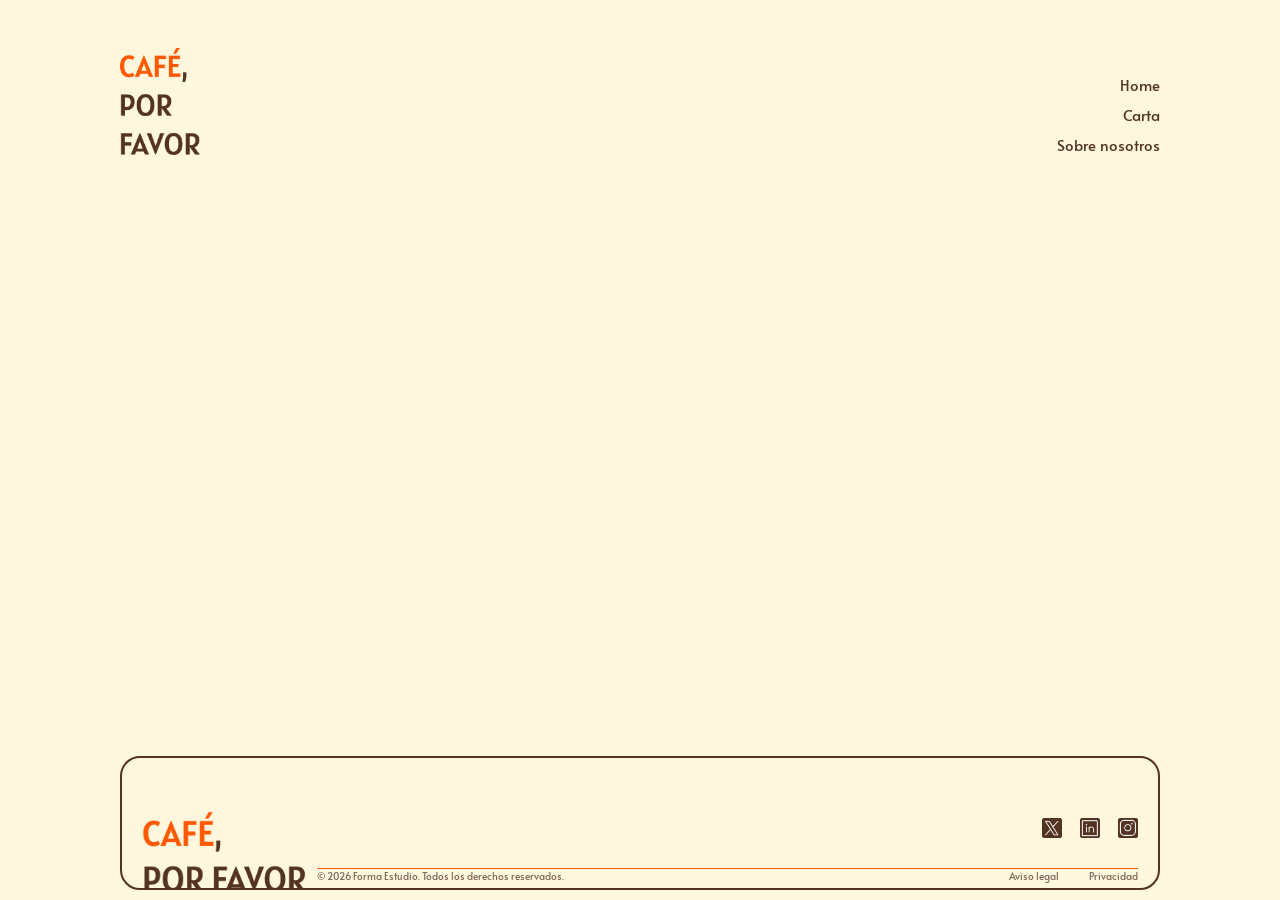
==== carta/carta.html @ b37034f0 "02 commit" ====
<!DOCTYPE html>
<html lang="es">
<head>
    <meta charset="UTF-8">
    <meta name="viewport" content="width=device-width, initial-scale=1.0">
    <title>CAFÉ, POR FAVOR</title>
    <link rel="stylesheet" href="css/carta.css">

</head>
<body>
    <header class="header">
        <div class="header_block block">
            <img class="logo" src="media_carta/CAFÉ, POR FAVOR.png">
            <nav class="header_nav">
                <ul class="header_nav">
                        <li><a class="link_menu" href="../index.html">Home</a></li>
                        <li><a class="link_menu" href="carta.html">Carta</a></li>
                        <li><a class="link_menu" href="../historia/historia.html">Sobre nosotros</a></li>
                </ul>
            </nav>
        </div>
    </header>
    <!--SECTIONS-->
    <main>
        
    </main>

    <!--FOOTER-->
    <footer class="footer">
  <div class="footer_block block">
    <div class="footer_borde">
      <img class="img_footer" src="media_carta/footer.png" alt="Café, por favor">

      <div class="footer_r">
        <ul class="footer_icons">
          <li><a class="icon" href="#"><img src="media_carta/Icon-1.png" alt="Instagram"></a></li>
          <li><a class="icon" href="#"><img src="media_carta/Icon-2.png" alt="X"></a></li>
          <li><a class="icon" href="#"><img src="media_carta/Icon.png" alt="LinkedIn"></a></li>
        </ul>

        <div class="footer_final">
          <div class="footer_legal">
            <span class="footer_text_small">© 2026 Forma Estudio. Todos los derechos reservados.</span>
            <ul class="footer_links">
              <li><a href="#">Aviso legal</a></li>
              <li><a href="#">Privacidad</a></li>
            </ul>
          </div>
        </div>
      </div>
    </div>
  </div>
</footer>
</body>
</html>
---- carta/css/carta.css ----
@import url('https://fonts.googleapis.com/css2?family=Alata&family=Hurricane&display=swap');

:root {
    /** Colores **/
    --color-naranja: #FF5900;
    --color-bg: #FFF7DD;
    --color-marron: #533321; 
    --color-text: #FFF7DD;

    /** Space **/
    --space-xxs: 8px;
    --space-xs: 16px;
    --space-md: 24px;
    --space-lg: 32px;
    --space-xl: 48px;
    --space-xxl: 70px;
    --space-xxxl: 90px;
}


* {
    padding: 0;
    margin: 0;
    box-sizing: border-box;
}

img {
    max-width: 100%;
    width: 100%;
}

h1, h2, h3, h4, h5, h6, p {
    font-family: 'Alata', sans-serif;
} 
a{
    text-decoration: none;
    color: inherit;
}

.block {
    max-width: 1040px;
    margin: 0 auto;
}

ul{
    list-style: none;
    font-family: 'Alata', sans-serif;
    color: var(--color-marron);
    font-size: 12px;

}



body {
    min-height: 100vh;
    min-height: 100dvh;          /* altura real en móvil, descontando la barra de Safari */
    display: flex;
    flex-direction: column;
    background-color: var(--color-bg);
}

main {
    flex: 1;
}

/*===================HEADER=================================*/

  
.header{
    padding: var(--space-xl);
    background-color: var(--color-bg);
    

    
}
.header_block{
    display: flex;
    justify-content: space-between;
    
}
.logo{
    max-width: 80px;

}
.header_nav{
    display: flex;
    flex-direction: column;
    gap: 9px;
    justify-content: end;
    text-align: end;
    font-size: 15px;
}

.link_menu{
    &:hover{
    color: var(--color-naranja);
    }

}

/*===================Home=================================*/


/*===================FOOTER=================================*/


.footer_borde{
    display: flex;
    align-items: flex-end;            
    justify-content: space-between;
    gap: 40px;
    padding: 50px 20px 0 20px;
    border: solid 2px var(--color-marron);
    border-radius: 20px;
    margin-bottom: 10px;
}

.img_footer{
    max-width: 500px;
    flex-shrink: 0;                 
}

.footer_r{
    flex: 1;
    display: flex;
    flex-direction: column;
    align-items: flex-end;           
    gap: 30px;
}

.footer_icons{
    display: flex;
    gap: 18px;
    list-style: none;
    margin: 0;
    padding: 0;
}

.icon{
    display: block;
    width: 20px;
}
.icon img{
    width: 100%;
    display: block;
}

.footer_final{
    width: 180%;
}

.footer_legal{
    display: flex;
    justify-content: space-between;
    align-items: center;
    border-top: solid 1px var(--color-naranja);
    margin-bottom: 5px;
    
}

.footer_text_small{
    font-family: 'Alata', sans-serif;
    font-size: 10px;
    color: #7b6457;
}

.icons{
    display: flex;
    gap: 40px;
    font-size: 10px;
    margin: 0 0 10px 0;
    padding: 0;
    list-style: none;
    color: #7b6457;
}

.footer_links{
    display: flex;
    gap: 30px;
    font-family: 'Alata', sans-serif;
    font-size: 10px;
    color: #7b6457;
}

/* ==========================================
   RESPONSIVE - TABLETS
========================================== */

@media screen and (min-width: 481px) and (max-width: 1024px) {

    /* HEADER */

    .header {
        padding: var(--space-lg);
    }

    .logo {
        max-width: 70px;
    }


    /* HOME */

    .home {
        padding: 40px 30px;
    }

    .home_contents {
        margin-top: 0;
        gap: var(--space-md);
    }

    .home_img {
        width: min(55%, 300px);
    }

    .btn,
    .home_btn {
        gap: 40px;
    }


    /* FOOTER */

    .footer_borde {
        gap: var(--space-md);
        padding: var(--space-xl) var(--space-xs) 0;
    }

    .img_footer {
        max-width: 280px;
    }

    .footer_final {
        width: 100%;
    }
}


/* ==========================================
   RESPONSIVE - MÓVILES
========================================== */

@media screen and (max-width: 480px) {

    /* HEADER */

    .header {
        padding: 20px 15px;
    }

    .logo {
        max-width: 55px;
    }

    .header_nav {
        font-size: 14px;
        gap: 6px;
    }


    /* HOME */

    .home {
        padding: 35px 20px;
    }

    .home_contents {
        margin-top: 0;
        gap: 20px;
    }

    .home_img {
        width: min(80%, 260px);
    }

    .btn,
    .home_btn {
        flex-wrap: wrap;
        justify-content: center;
        gap: var(--space-xs);
    }

    .home_btn {
        width: 100%;
        font-size: 13px;
        padding: 8px 24px;
    }


    /* FOOTER */

    .footer_borde {
        flex-direction: column;
        align-items: center;
        gap: 20px;
        padding: 30px 15px 0;
        text-align: center;
    }

    .img_footer {
        max-width: 180px;
    }

    .footer_r {
        width: 100%;
        align-items: center;
        gap: 20px;
    }

    .footer_icons {
        justify-content: center;
    }

    .footer_final {
        width: 100%;
    }

    .footer_legal {
        flex-direction: column;
        gap: var(--space-xxs);
        padding-top: var(--space-xxs);
        text-align: center;
    }

    .icons,
    .footer_links {
        flex-wrap: wrap;
        justify-content: center;
        gap: var(--space-xs);
    }

    .footer_text_small,
    .icons,
    .footer_links,
    ul {
        font-size: 12px;
    }
}
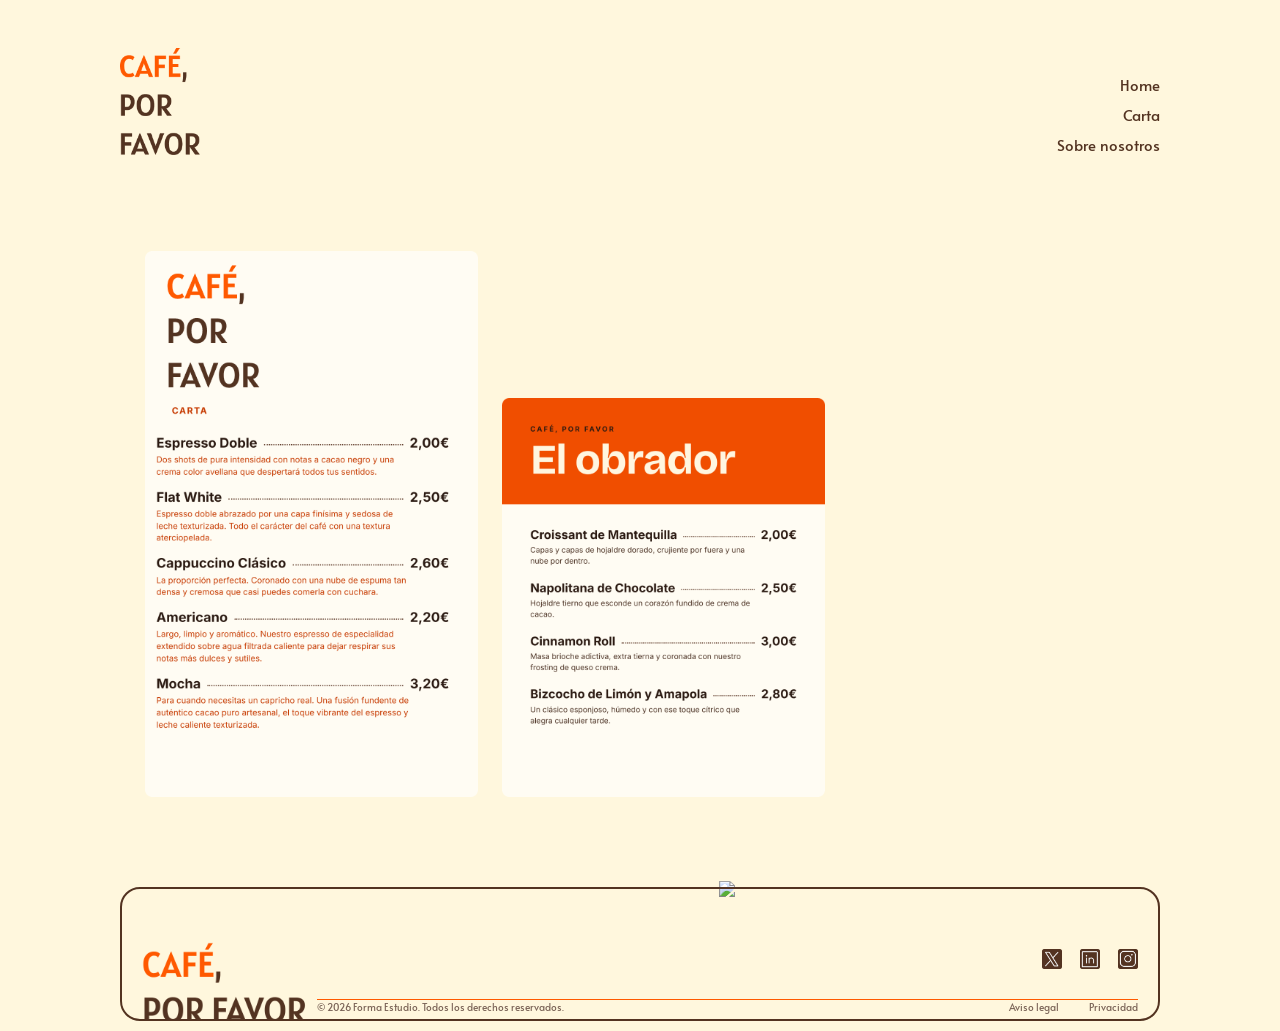
==== commit 2568b1c4: "03commit" ====
--- a/carta/carta.html
+++ b/carta/carta.html
@@ -22,7 +22,15 @@
     </header>
     <!--SECTIONS-->
     <main>
-        
+        <section class="carta">
+            <div class="carta_block block">
+               <div class="imagenes">
+                    <img class="carta_café" src="media_carta/cafe_carta.png" >
+                    <img class="obrador" src="media_carta/obrador_carta.png" >
+                    <img class="sentado" src="media_carta/Ilustración04.png" >
+               </div> 
+            </div>
+        </section>
     </main>
 
     <!--FOOTER-->
--- a/carta/css/carta.css
+++ b/carta/css/carta.css
@@ -100,8 +100,34 @@
 }
 
 /*===================Home=================================*/
-
-
+/*===================CARTA=================================*/
+
+.carta {
+    
+    padding: var(--space-xl) var(--space-xs) var(--space-xxxl);
+    background-color: var(--color-bg);
+}
+
+.imagenes {
+    display: flex;
+    justify-content: center;
+    align-items: flex-end;        
+    gap: var(--space-md);
+}
+
+.carta_café {
+    width: 32%;
+}
+
+.obrador {
+    width: 31%;
+}
+
+.sentado {
+    width: 40%;
+    margin-left: -130px;          
+    margin-bottom: -100px;        
+}
 /*===================FOOTER=================================*/
 
 
@@ -221,6 +247,21 @@
     }
 
 
+    /* CARTA */
+
+    .carta {
+        padding: var(--space-lg) var(--space-xs) var(--space-xxl);
+    }
+
+    .imagenes {
+        gap: var(--space-xs);
+    }
+
+    .sentado {
+        margin-left: -40px;
+    }
+
+
     /* FOOTER */
 
     .footer_borde {
@@ -286,6 +327,30 @@
         width: 100%;
         font-size: 13px;
         padding: 8px 24px;
+    }
+
+
+    /* CARTA */
+
+    .carta {
+        padding: var(--space-md) var(--space-xs) var(--space-xxl);
+    }
+
+    .imagenes {
+        flex-direction: column;
+        align-items: center;
+        gap: var(--space-md);
+    }
+
+    .carta_café,
+    .obrador {
+        width: min(100%, 360px);
+    }
+
+    .sentado {
+        width: min(55%, 200px);
+        margin: 0;
+        align-self: flex-end;
     }
 
 
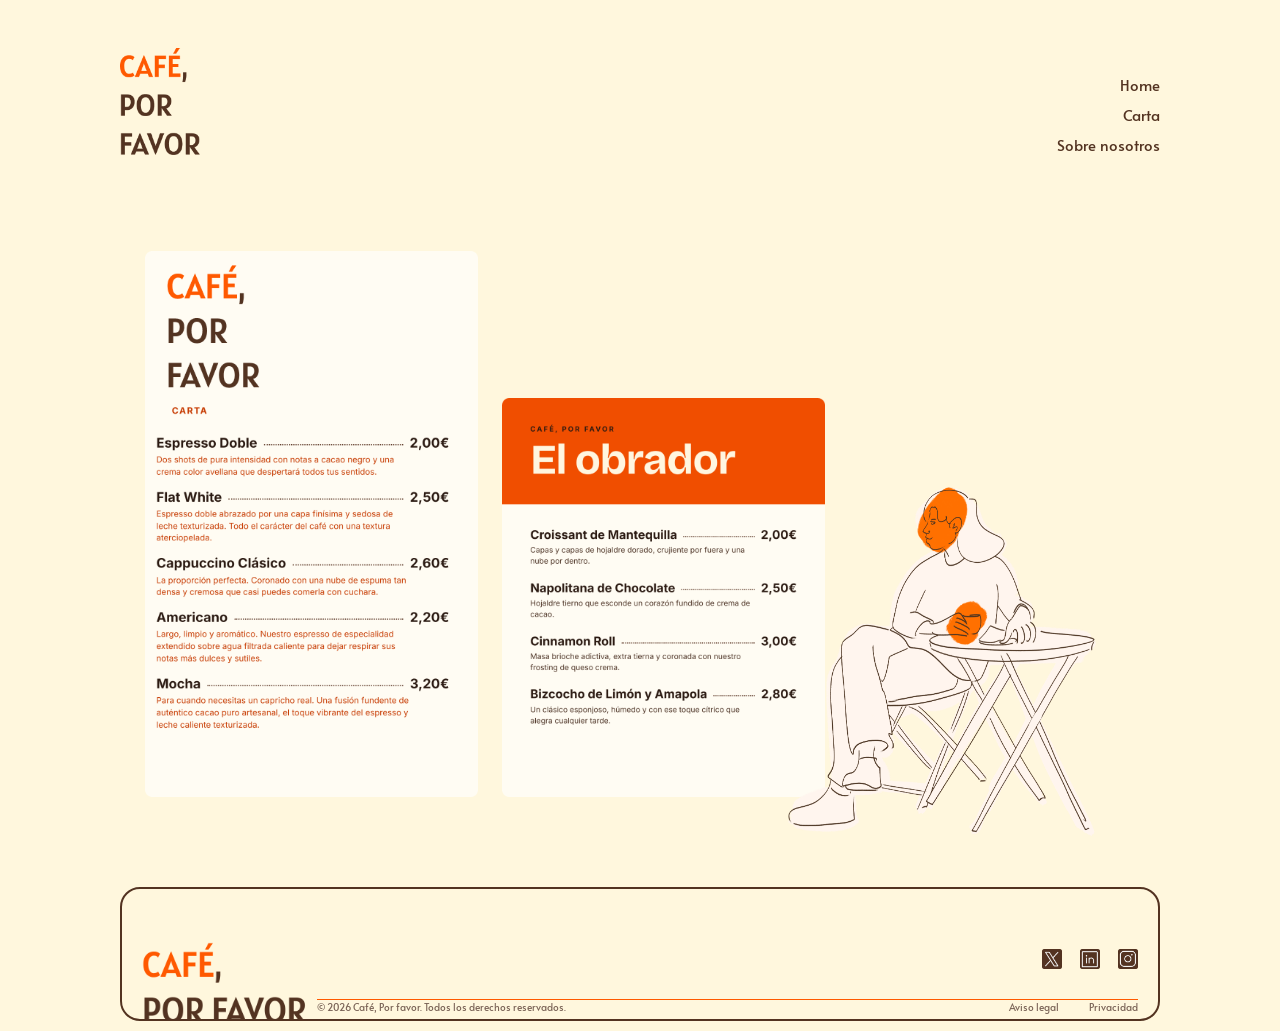
==== commit 2a9a0df8: "version07" ====
--- a/carta/carta.html
+++ b/carta/carta.html
@@ -10,7 +10,7 @@
 <body>
     <header class="header">
         <div class="header_block block">
-            <img class="logo" src="media_carta/CAFÉ, POR FAVOR.png">
+            <img class="logo" src="media_carta/logo.png">
             <nav class="header_nav">
                 <ul class="header_nav">
                         <li><a class="link_menu" href="../index.html">Home</a></li>
@@ -27,7 +27,7 @@
                <div class="imagenes">
                     <img class="carta_café" src="media_carta/cafe_carta.png" >
                     <img class="obrador" src="media_carta/obrador_carta.png" >
-                    <img class="sentado" src="media_carta/Ilustración04.png" >
+                    <img class="sentado" src="media_carta/04.png" >
                </div> 
             </div>
         </section>
@@ -48,7 +48,7 @@
 
         <div class="footer_final">
           <div class="footer_legal">
-            <span class="footer_text_small">© 2026 Forma Estudio. Todos los derechos reservados.</span>
+            <span class="footer_text_small">© 2026 Café, Por favor. Todos los derechos reservados.</span>
             <ul class="footer_links">
               <li><a href="#">Aviso legal</a></li>
               <li><a href="#">Privacidad</a></li>
--- a/carta/css/carta.css
+++ b/carta/css/carta.css
@@ -99,7 +99,7 @@
 
 }
 
-/*===================Home=================================*/
+
 /*===================CARTA=================================*/
 
 .carta {
@@ -207,6 +207,11 @@
     font-family: 'Alata', sans-serif;
     font-size: 10px;
     color: #7b6457;
+
+      &:hover{
+    color: var(--color-naranja);
+    }
+
 }
 
 /* ==========================================
